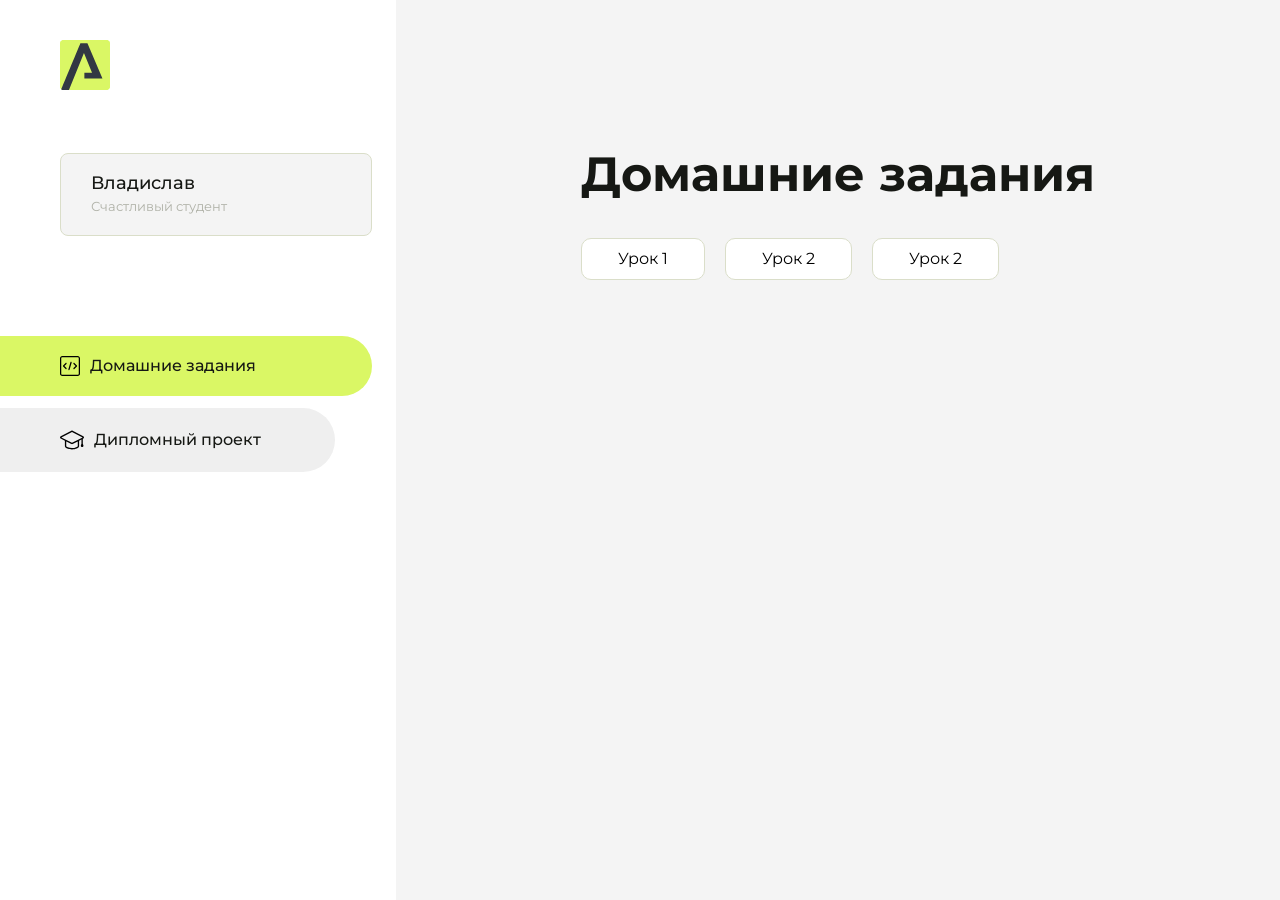
==== index.html @ e7635cf5 "Update index.html" ====
<!DOCTYPE html>
<html lang="en">
<head>
    <meta charset="UTF-8">
    <meta name="viewport" content="width=device-width, initial-scale=1.0">
    <title>Домашняя работа</title>
    <link rel="shortcut icon" href="src/logo.ico" type="image/x-icon">
    <link rel="preconnect" href="https://fonts.googleapis.com">
    <link rel="preconnect" href="https://fonts.gstatic.com" crossorigin>
    <link href="https://fonts.googleapis.com/css2?family=Montserrat:wght@400;500;700&family=Rubik:wght@500&display=swap"
          rel="stylesheet">
    <link rel="stylesheet" href="src/style.css">
</head>
<body id="body">
<div class="overlay" id="overlay"></div>
<div class="layout">
    <div class="burger" id="burger">
        <svg viewBox="0 0 24 24" fill="none" xmlns="http://www.w3.org/2000/svg">
            <g id="SVGRepo_bgCarrier" stroke-width="0"></g>
            <g id="SVGRepo_tracerCarrier" stroke-linecap="round" stroke-linejoin="round"></g>
            <g id="SVGRepo_iconCarrier">
                <path d="M4 18L20 18" stroke="#DAF765" stroke-width="2" stroke-linecap="round"></path>
                <path d="M4 12L20 12" stroke="#DAF765" stroke-width="2" stroke-linecap="round"></path>
                <path d="M4 6L20 6" stroke="#DAF765" stroke-width="2" stroke-linecap="round"></path>
            </g>
        </svg>
    </div>
    <aside class="sidebar" id="sidebar">
        <div class="sidebar__inner">
            <div class="logo">
                <svg width="50" height="50" viewBox="0 0 50 50" fill="none" xmlns="http://www.w3.org/2000/svg">
                    <g clip-path="url(#clip0_513_74730)">
                        <path d="M46.17 -0.257004H3.83C1.57281 -0.257004 -0.257 1.57281 -0.257 3.83V46.17C-0.257 48.4272 1.57281 50.257 3.83 50.257H46.17C48.4272 50.257 50.257 48.4272 50.257 46.17V3.83C50.257 1.57281 48.4272 -0.257004 46.17 -0.257004Z"
                              fill="#DAF765"/>
                        <path d="M24.375 38.4H42.461L27.441 3.1585H20.4355C20.4355 3.1585 6.7895 35.881 1.1945 49.294C2.015 50.0275 3.0945 50.257 3.6945 50.257H8.8445L23.954 13.07L32.0465 32.8285H24.375V38.4Z"
                              fill="#323843"/>
                    </g>
                    <defs>
                        <clipPath id="clip0_513_74730">
                            <rect width="50" height="50" fill="white"/>
                        </clipPath>
                    </defs>
                </svg>
            </div>
            <div class="sidebar__user">
                <div class="sidebar__name">Владислав</div>
                <div class="sidebar__text">Счастливый студент</div>
            </div>
            <div class="sidebar__tabs">
                <div class="sidebar__item">
                    <button class="sidebar__button active" id="tasks">
                        <svg xmlns="http://www.w3.org/2000/svg" width="20" height="20" viewBox="0 0 20 20" fill="none">
                            <g clip-path="url(#clip0_704_74543)">
                                <path d="M17.7083 20H2.29167C1.0275 20 0 18.9725 0 17.7083V2.29167C0 1.0275 1.0275 0 2.29167 0H17.7083C18.9725 0 20 1.0275 20 2.29167V17.7083C20 18.9725 18.9725 20 17.7083 20ZM2.29167 1.25C1.7175 1.25 1.25 1.7175 1.25 2.29167V17.7083C1.25 18.2825 1.7175 18.75 2.29167 18.75H17.7083C18.2825 18.75 18.75 18.2825 18.75 17.7083V2.29167C18.75 1.7175 18.2825 1.25 17.7083 1.25H2.29167Z"
                                      fill="black"/>
                                <path d="M6.04167 13.125C5.88167 13.125 5.72167 13.0642 5.6 12.9417L3.1 10.4417C2.85583 10.1975 2.85583 9.80167 3.1 9.5575L5.6 7.0575C5.84417 6.81333 6.24 6.81333 6.48417 7.0575C6.72833 7.30167 6.72833 7.6975 6.48417 7.94167L4.42583 10L6.48417 12.0583C6.72833 12.3025 6.72833 12.6983 6.48417 12.9425C6.36167 13.0642 6.20167 13.125 6.04167 13.125Z"
                                      fill="black"/>
                                <path d="M8.95833 14.1667C8.9 14.1667 8.84 14.1583 8.78167 14.1417C8.45083 14.0442 8.26083 13.6967 8.35833 13.3658L10.4417 6.28251C10.5392 5.95084 10.8892 5.76417 11.2175 5.85917C11.5483 5.95667 11.7383 6.30417 11.6408 6.63501L9.5575 13.7183C9.47833 13.9908 9.22833 14.1667 8.95833 14.1667Z"
                                      fill="black"/>
                                <path d="M13.9583 13.125C13.7983 13.125 13.6383 13.0642 13.5167 12.9417C13.2725 12.6975 13.2725 12.3017 13.5167 12.0575L15.575 9.99916L13.5167 7.94083C13.2725 7.69666 13.2725 7.30083 13.5167 7.05666C13.7608 6.81249 14.1567 6.81249 14.4008 7.05666L16.9008 9.55666C17.145 9.80083 17.145 10.1967 16.9008 10.4408L14.4008 12.9408C14.2783 13.0642 14.1183 13.125 13.9583 13.125Z"
                                      fill="black"/>
                            </g>
                            <defs>
                                <clipPath id="clip0_704_74543">
                                    <rect width="20" height="20" fill="white"/>
                                </clipPath>
                            </defs>
                        </svg>
                        <span>Домашние задания</span></button>
                </div>
                <div class="sidebar__item">
                    <button class="sidebar__button" id="diplom">
                        <svg xmlns="http://www.w3.org/2000/svg" width="24" height="24" viewBox="0 0 24 24" fill="none">
                            <g clip-path="url(#clip0_704_74553)">
                                <path d="M23.2628 10.5971C23.7176 10.365 24 9.90375 24 9.39337C24 8.883 23.7176 8.42175 23.2628 8.18962L12.6135 2.75362C12.2291 2.55824 11.7705 2.55787 11.3854 2.75399L0.736875 8.19C0.282375 8.42175 0 8.883 0 9.39337C0 9.90375 0.282375 10.365 0.736875 10.5971L4.89038 12.7177V18.2074C4.89038 19.8154 8.412 21.393 12 21.393C15.5884 21.393 19.1096 19.815 19.1096 18.2074V12.7174L21.4609 11.517V15.8017L20.901 17.2305C20.7409 17.6389 20.7934 18.0994 21.0405 18.4616C21.2876 18.8246 21.6979 19.041 22.1366 19.041C22.5754 19.041 22.9852 18.8246 23.2324 18.462C23.4795 18.099 23.532 17.6385 23.3719 17.2301L22.8124 15.8021V10.827L23.2628 10.5971ZM17.7623 18.1721C17.6198 18.6375 15.3491 20.0419 12 20.0419C8.65088 20.0419 6.38025 18.6375 6.2415 18.2074V12.3037L6.23887 12.3019C6.23812 12.057 6.1065 11.8207 5.87325 11.7019L1.3515 9.39337L12 3.95737L22.6489 9.39337L12 14.8294L5.87325 11.7019C5.54063 11.5331 4.6695 11.6674 4.5 12C4.33012 12.3322 4.55813 12.5479 4.89038 12.7177L11.3857 16.0331C11.5781 16.1314 11.7889 16.1805 12 16.1805C12.2107 16.1805 12.4222 16.1314 12.6146 16.0331L17.7593 13.407L17.7623 18.1721Z"
                                      fill="black"/>
                            </g>
                            <defs>
                                <clipPath id="clip0_704_74553">
                                    <rect width="24" height="24" fill="white"/>
                                </clipPath>
                            </defs>
                        </svg>
                        <span>Дипломный проект</span></button>
                </div>
            </div>
        </div>

    </aside>
    <div class="content">
        <div class="container">
            <div class="content__block" id="tasksBlock">
                <div class="content__title">Домашние задания</div>
                <ul class="content__list">
                    <li class="content__list-item">
                        <a href="1/index.html">Урок 1</a>
                    </li>
                     <li class="content__list-item">
                        <a href="lesson1/index.html">Урок 2</a>
                    </li>
                     <li class="content__list-item">
                        <a href="lesson1/index.html">Урок 2</a>
                    </li>
                </ul>
            </div>
            <div class="content__block hidden" id="diplomBlock">
                <div class="content__title">Дипломный проект</div>
                <div class="content__list-diplom">
                    <a href="ПАПКА-С-НОМЕРОМ-УРОКА">Ссылка на ДЗ</a>
                </div>
                <div class="content__decor">
                    <div class="content__decor-text">Давай проверим, чему ты научился!</div>
                    <div class="content__decor-img">
                        <img src="src/decor.png" alt="decor">
                    </div>
                </div>
            </div>
        </div>
    </div>
</div>
<script src="src/index.js"></script>
</body>
</html>
---- src/style.css ----
*{padding: 0;margin: 0;border: 0;}
*,*:before,*:after{-webkit-box-sizing: border-box;box-sizing: border-box;}
:focus,:active{outline: none;}
a:focus,a:active{outline: none;}
nav,footer,header,aside{display: block;}
html,body{
    height:100%;width:100%;
    font-size:100%;line-height:1;-ms-text-size-adjust:100%;-moz-text-size-adjust:100%;-webkit-text-size-adjust:100%;}
input,button,textarea{font-family:inherit;}
input::-ms-clear{display: none;}
button{cursor: pointer;}
button::-moz-focus-inner{padding:0;border:0;}
a,a:visited{text-decoration: none;}
a:hover{text-decoration: none;}
ul li{list-style: none;}
img{vertical-align: top;}
h1,h2,h3,h4,h5,h6{font-size:inherit;font-weight: inherit;}
a{color:inherit;}



body {
    font-family: "Montserrat",SansSerif;
    color: black;
}

body.overflow {
    overflow: hidden;
}



.layout {
    display: -webkit-box;
    display: -ms-flexbox;
    display: flex;
    min-height: 100vh;
}

.sidebar {
    padding: 40px 24px 40px 0;
    -ms-flex-negative: 0;
    flex-shrink: 0;
    background-color: white;
}



.content {
    -webkit-box-flex: 1;
    -ms-flex-positive: 1;
    flex-grow: 1;
    background-color: #F4F4F4;
}

.container {
    display: -webkit-box;
    display: -ms-flexbox;
    display: flex;
    -webkit-box-orient: vertical;
    -webkit-box-direction: normal;
    -ms-flex-direction: column;
    flex-direction: column;
    -webkit-box-pack: center;
    -ms-flex-pack: center;
    justify-content: center;
    -webkit-box-align: center;
    -ms-flex-align: center;
    align-items: center;
    padding: 150px 60px 80px 60px;
}


.logo {
    margin-left: 60px;
    margin-bottom: 60px;
}

.sidebar__user {
    background-color: #F4F4F4;
    padding: 20px 30px;
    margin-left: 60px;
    margin-bottom: 100px;
    border-radius: 8px;
    border: 1px solid #DADEC9;
}

.sidebar__name {
    color:#161814;
    font-size: 18px;
    font-weight: 500;
    margin-bottom: 6px;
}

.sidebar__text {
    color: #AFB1A7;
    font-size: 13px;
    font-weight: 400;
    line-height: 130%; /* 16.9px */
}

.sidebar__item {
    width: 372px;
}

.sidebar__button {
    display: -webkit-box;
    display: -ms-flexbox;
    display: flex;
    -webkit-box-align: center;
    -ms-flex-align: center;
    align-items: center;
    gap: 10px;
    padding: 20px 60px;
    margin-bottom: 12px;
    border-radius: 0px 100px 100px 0px;
    -webkit-transition: all .5s;
    -o-transition: all .5s;
    transition: all .5s;
    cursor: pointer;
    width: 90%;
    color:#161814;
    font-size: 16px;
    font-weight: 500;
}

.sidebar__button.active , .sidebar__button:hover {
    width: 100%;
    background-color: #DAF765;
}


.content__title {
    color: #161814;
    font-size: 48px;
    font-weight: 700;
    margin-bottom: 40px;
}

.content__list {
    display: -webkit-box;
    display: -ms-flexbox;
    display: flex;
    -webkit-box-align: center;
    -ms-flex-align: center;
    align-items: center;
    -ms-flex-wrap: wrap;
    flex-wrap: wrap;
    gap: 20px;
}



.content__list-item  {
    cursor: pointer;
    padding: 12px 18px;
    background-color: #fff;
    border-radius: 10px;
    border: 1px solid #DADEC9;
    -webkit-transition: all .3s;
    -o-transition: all .3s;
    transition: all .3s;
}

.content__list-item:hover,.content__list-diplom:hover {
    background-color: #AFB1A7;
}

li a {
    padding: 12px 18px;

}


.content__list-diplom {
    -webkit-transition: all .3s;
    -o-transition: all .3s;
    transition: all .3s;
    display: inline-block;
    padding: 12px 18px;
    background-color: #fff;
    border-radius: 10px;
    border: 1px solid #DADEC9;
}

.content__decor {
    display: -webkit-box;
    display: -ms-flexbox;
    display: flex;
    -webkit-box-align: center;
    -ms-flex-align: center;
    align-items: center;
}

.content__decor-text {
    color:#BEDD44;
    font-size: 36px;
    font-weight: 700;
    line-height: 110%; /* 39.6px */
}

.content__block {
    max-width: 1200px;
}

.content__block.hidden {
    display: none;
}

.content__decor-img img{
    width: 100%;
}

.burger {
    display: none;
    padding: 5px;
    position: fixed;
    top: 3%;
    right: 7%;
    width: 40px;
    height: 40px;
    background-color: #161814;
    border-radius: 50%;
    z-index: 10;
    border: 1px solid #DAF765;
}

@media (max-width: 768px) {
    .burger {
        display: block;
    }

    .sidebar {
        -webkit-transition: all .3s;
        -o-transition: all .3s;
        transition: all .3s;
        -webkit-transform: translateX(-100%);
        -ms-transform: translateX(-100%);
        transform: translateX(-100%);
        position: fixed;
        top: 0;
        left: 0;
        bottom: 0;
        z-index: 5;
    }

    .sidebar.show {
        -webkit-transform: translateX(0%);
        -ms-transform: translateX(0%);
        transform: translateX(0%);
    }

    .overlay {
        opacity: 0;
        pointer-events: none;
        -webkit-transition: all .3s;
        -o-transition: all .3s;
        transition: all .3s;
        position: absolute;
        top: 0;
        right: 0;
        left: 0;
        bottom: 0;
        z-index: 3;
        background-color: #000000e0;
    }

    .overlay.show {
        opacity: 1;
        pointer-events: all;
    }

    .container {
        padding: 40px 20px;
        min-height: 100%;
    }

    .content__decor {
        margin-top: 20px;
        -webkit-box-orient: vertical;
        -webkit-box-direction: normal;
        -ms-flex-direction: column;
        flex-direction: column;
    }
}

@media (max-width: 400px) {
    .sidebar__user {
        margin-left: 0;
    }
}
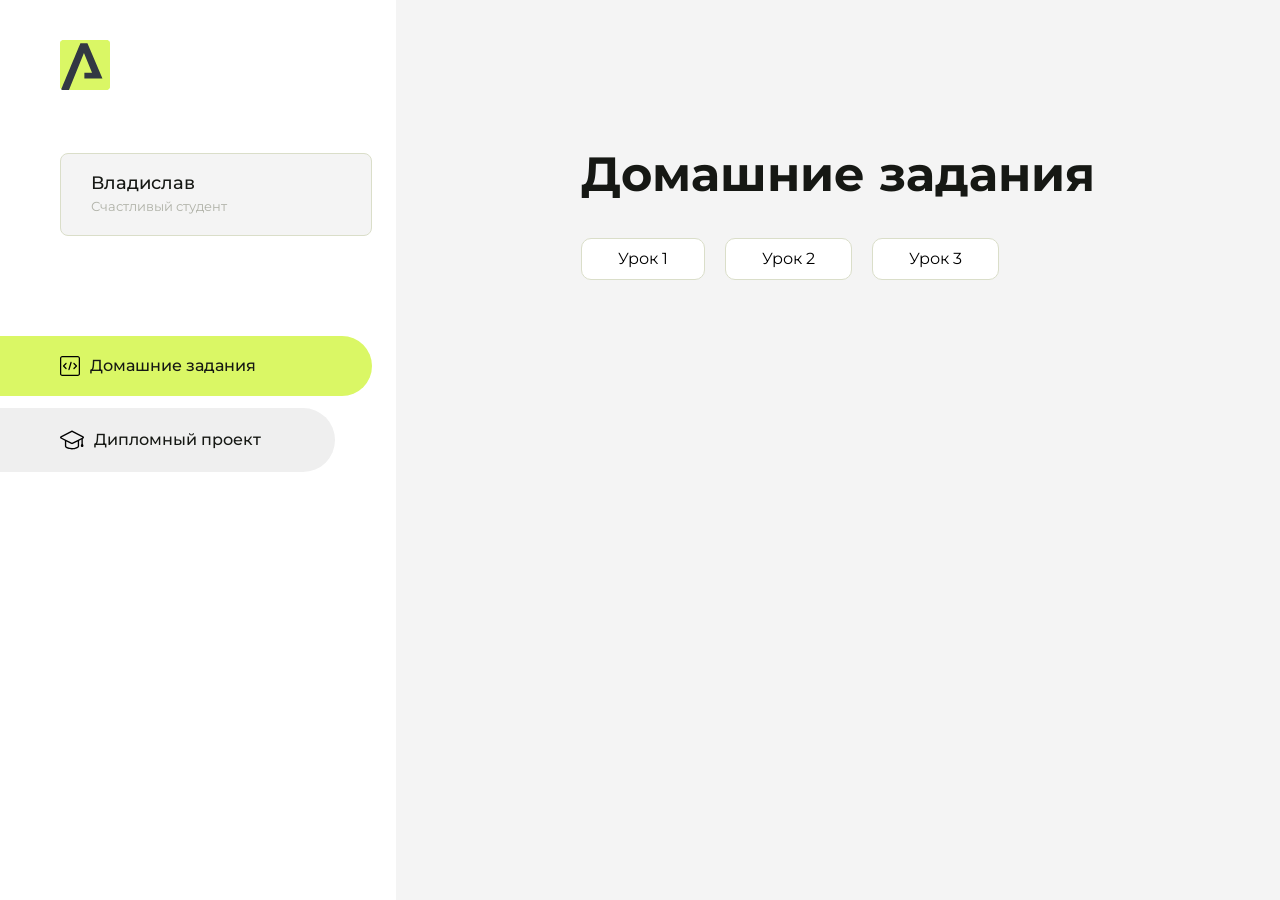
==== commit 4aea09ea: "Update index.html" ====
--- a/index.html
+++ b/index.html
@@ -96,10 +96,10 @@
                         <a href="1/index.html">Урок 1</a>
                     </li>
                      <li class="content__list-item">
-                        <a href="lesson1/index.html">Урок 2</a>
+                        <a href="hww2/index2.html">Урок 2</a>
                     </li>
                      <li class="content__list-item">
-                        <a href="lesson1/index.html">Урок 2</a>
+                        <a href="lesson1/index.html">Урок 3</a>
                     </li>
                 </ul>
             </div>
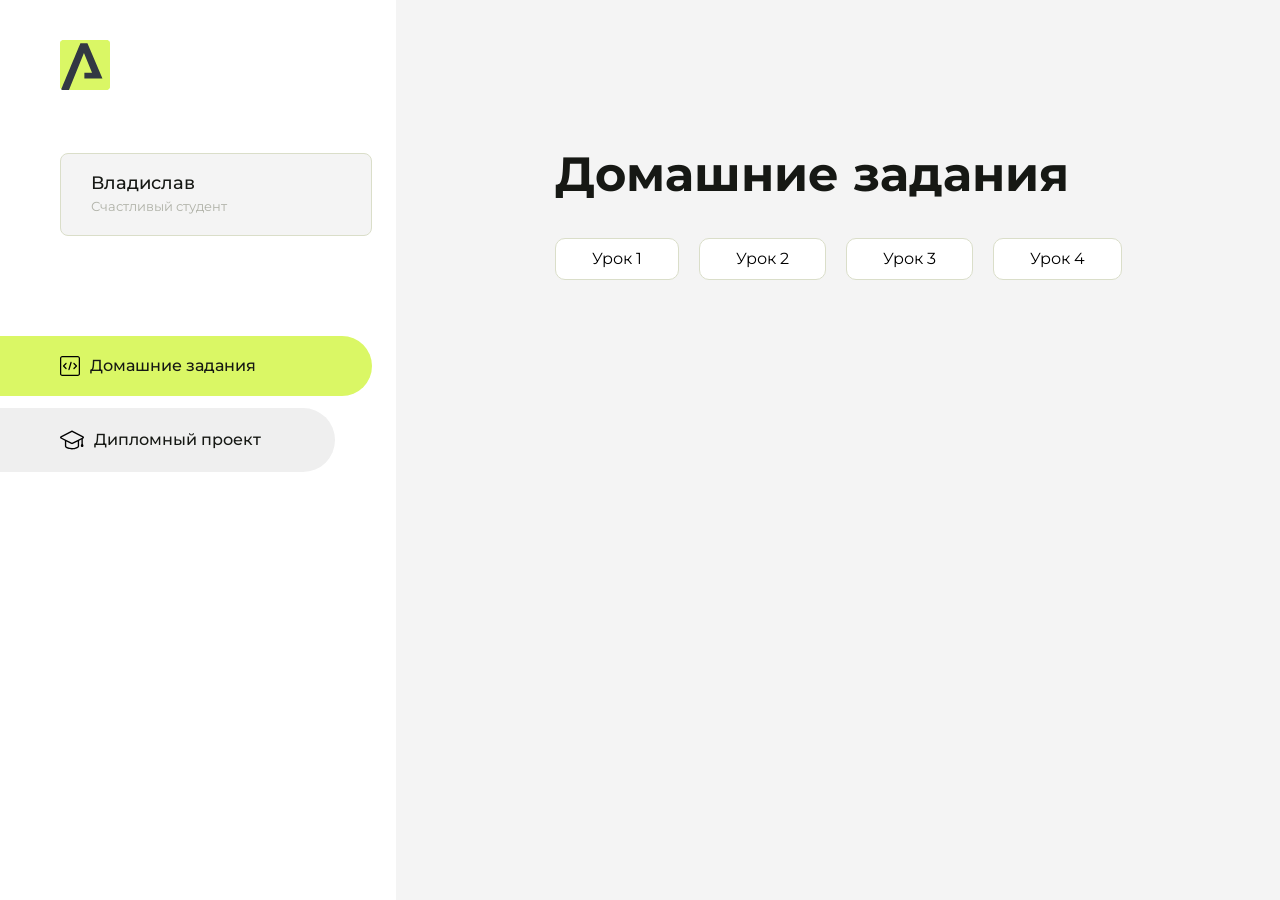
==== commit 1e19d105: "Update index.html" ====
--- a/index.html
+++ b/index.html
@@ -101,6 +101,9 @@
                      <li class="content__list-item">
                         <a href="lesson1/index.html">Урок 3</a>
                     </li>
+                    <li class="content__list-item">
+                        <a href="lesson1/index.html">Урок 4</a>
+                    </li>
                 </ul>
             </div>
             <div class="content__block hidden" id="diplomBlock">
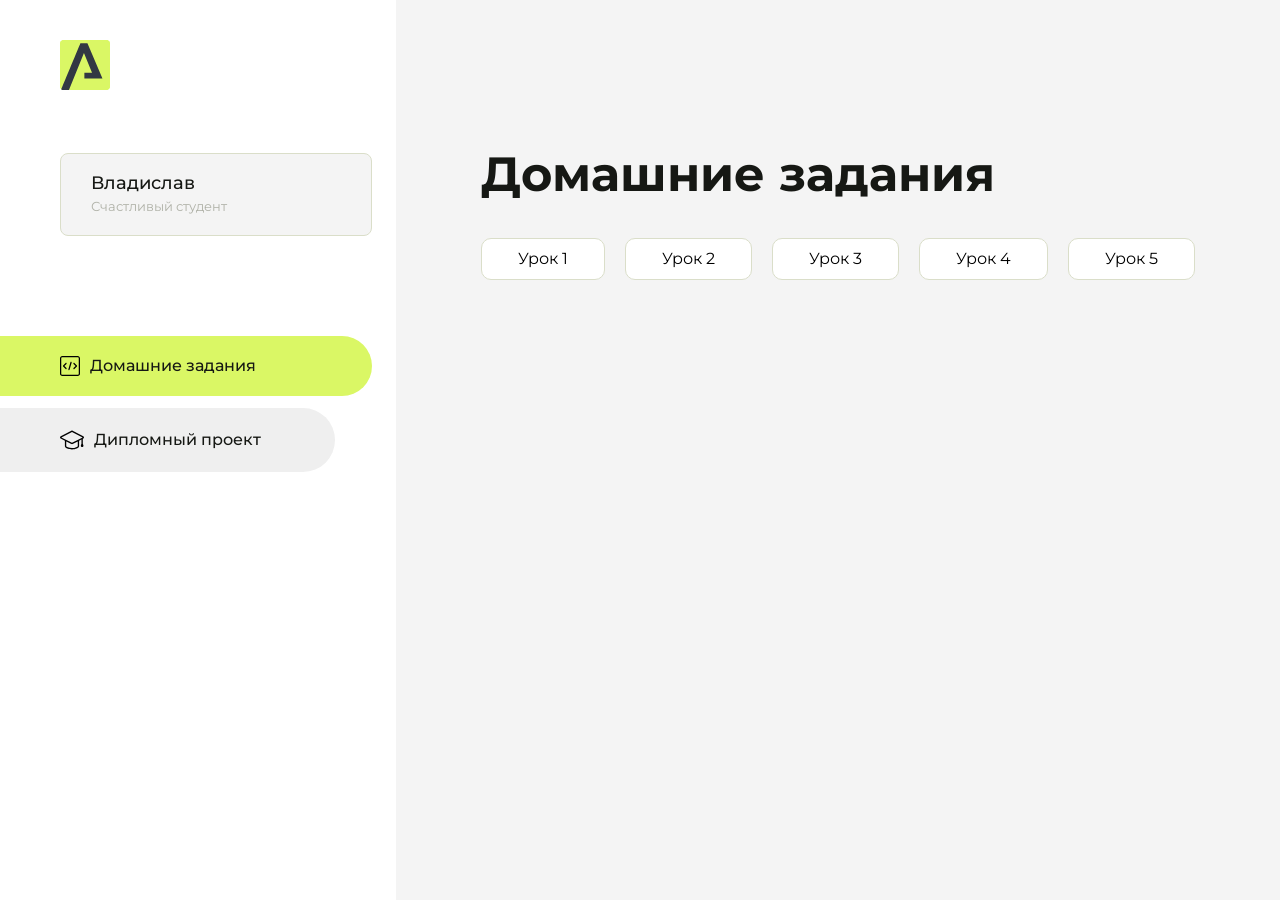
==== commit efea1bc0: "Update index.html" ====
--- a/index.html
+++ b/index.html
@@ -99,10 +99,13 @@
                         <a href="hww2/index2.html">Урок 2</a>
                     </li>
                      <li class="content__list-item">
-                        <a href="lesson1/index.html">Урок 3</a>
+                        <a href="hw3/index2.html">Урок 3</a>
                     </li>
                     <li class="content__list-item">
-                        <a href="lesson1/index.html">Урок 4</a>
+                        <a href="c1/index.html">Урок 4</a>
+                    </li>
+                     <li class="content__list-item">
+                        <a href="lesson1/index.html">Урок 5</a>
                     </li>
                 </ul>
             </div>
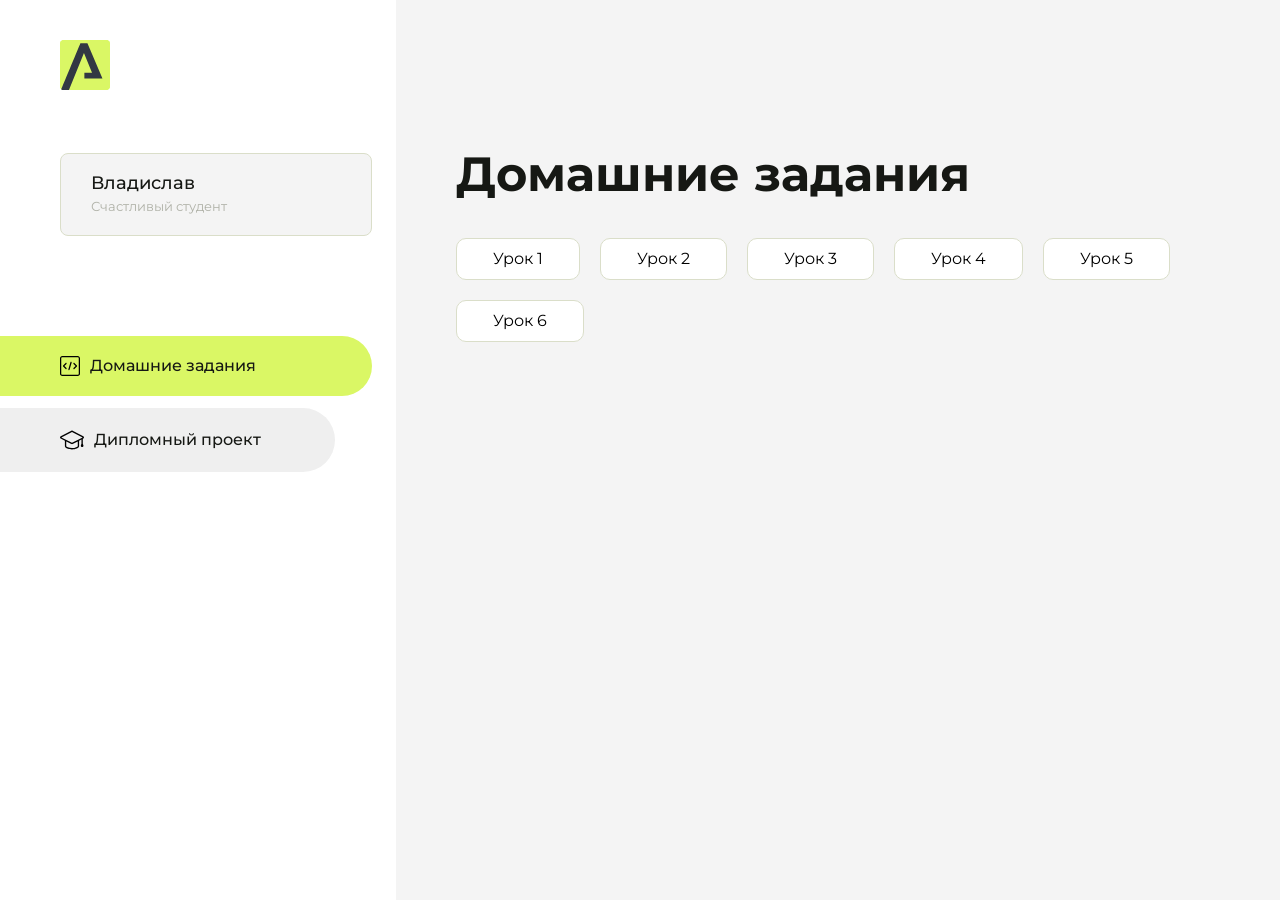
==== commit 033cbd93: "Update index.html" ====
--- a/index.html
+++ b/index.html
@@ -105,7 +105,10 @@
                         <a href="c1/index.html">Урок 4</a>
                     </li>
                      <li class="content__list-item">
-                        <a href="lesson1/index.html">Урок 5</a>
+                        <a href="test2/article.html">Урок 5</a>
+                    </li>
+                    <li class="content__list-item">
+                        <a href="lesson1/index.html">Урок 6</a>
                     </li>
                 </ul>
             </div>
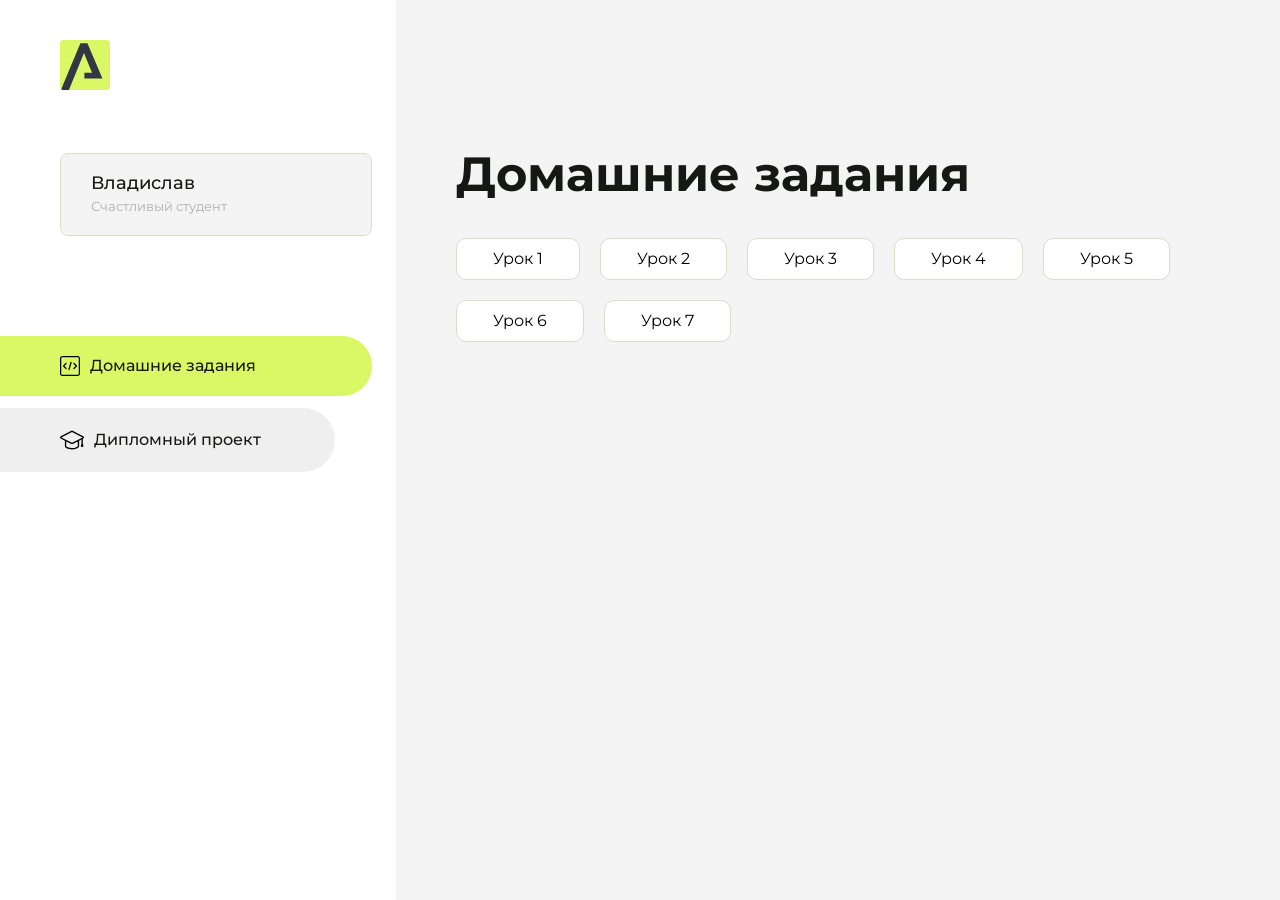
==== commit 0eea34ee: "Update index.html" ====
--- a/index.html
+++ b/index.html
@@ -108,7 +108,10 @@
                         <a href="test2/article.html">Урок 5</a>
                     </li>
                     <li class="content__list-item">
-                        <a href="lesson1/index.html">Урок 6</a>
+                        <a href="flex/flex.html">Урок 6</a>
+                    </li>
+                    <li class="content__list-item">
+                        <a href="lesson1/index.html">Урок 7</a>
                     </li>
                 </ul>
             </div>
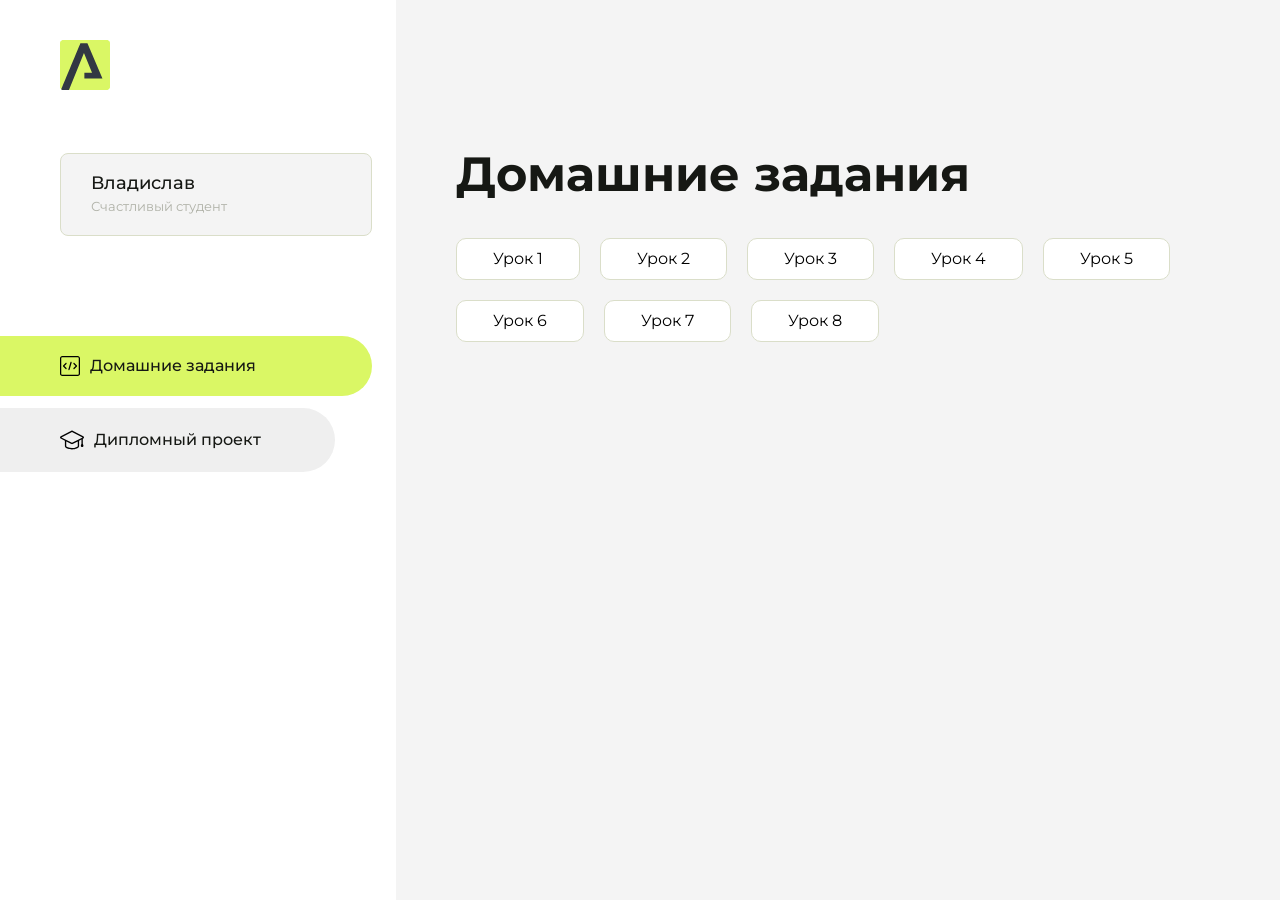
==== commit e132a846: "Update index.html" ====
--- a/index.html
+++ b/index.html
@@ -111,7 +111,10 @@
                         <a href="flex/flex.html">Урок 6</a>
                     </li>
                     <li class="content__list-item">
-                        <a href="lesson1/index.html">Урок 7</a>
+                        <a href="test3/index.html">Урок 7</a>
+                    </li>
+                    <li class="content__list-item">
+                        <a href="lesson1/index.html">Урок 8</a>
                     </li>
                 </ul>
             </div>
